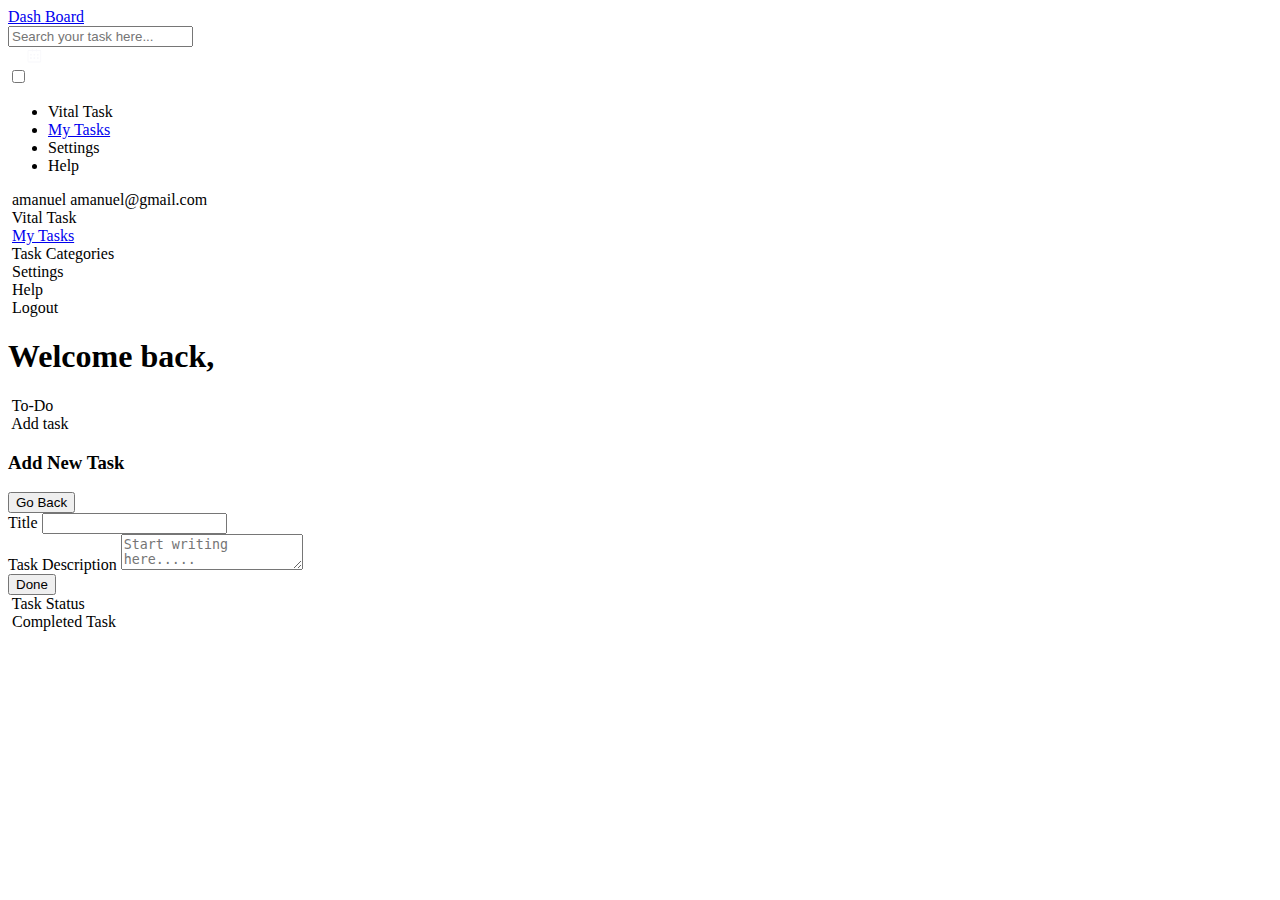
==== index.html @ b3ab31b4 "/l" ====
<!DOCTYPE html>
<html lang="en">
  <head>
    <meta charset="UTF-8" />
    <link rel="icon" type="image/svg+xml" href="/Group 7.svg" />
    <meta name="viewport" content="width=device-width, initial-scale=1.0" />
    <link rel="preconnect" href="https://fonts.googleapis.com" />
    <link rel="preconnect" href="https://fonts.gstatic.com" crossorigin />
    <link
      href="https://fonts.googleapis.com/css2?family=Aboreto&family=Alata&family=Alegreya:ital,wght@0,400..900;1,400..900&family=Inter:ital,opsz,wght@0,14..32,100..900;1,14..32,100..900&family=Space+Grotesk:wght@300..700&family=Space+Mono:ital,wght@0,400;0,700;1,400;1,700&family=Work+Sans:ital,wght@0,100..900;1,100..900&display=swap"
      rel="stylesheet"
    />
    <link rel="preconnect" href="https://fonts.googleapis.com" />
    <link rel="preconnect" href="https://fonts.gstatic.com" crossorigin />
    <link
      href="https://fonts.googleapis.com/css2?family=Aboreto&family=Alata&family=Alegreya:ital,wght@0,400..900;1,400..900&family=Inter:ital,opsz,wght@0,14..32,100..900;1,14..32,100..900&family=Montserrat:ital,wght@0,100..900;1,100..900&family=Space+Grotesk:wght@300..700&family=Space+Mono:ital,wght@0,400;0,700;1,400;1,700&family=Work+Sans:ital,wght@0,100..900;1,100..900&display=swap"
      rel="stylesheet"
    />
    <title>Klips: Task Manager</title>
  </head>
  <body>
    <nav>
      <article class="navArticle">
        <section class="navIcon">
          <a href="./index.html">
            <span class="dash">Dash</span>
            <span>Board</span>
          </a>
        </section>
        <section class="searchTask">
          <input type="text" placeholder="Search your task here..." />
          <img src="./svg/Search.svg" alt="" />
        </section>
        <section class="otherFunctions">
          <img src="./public/svg/Vector (2).svg" alt="" />
          <img src="./public/svg/Vector (3).svg" alt="" />
        </section>
        <section class="dateTracker">
          <span id="day"></span>
          <span id="dateSpan"></span>
        </section>
        <div class="menuToggle">
          <div class="fixator">
            <label class="burger" for="burger">
              <input type="checkbox" id="burger" />
              <span></span>
              <span></span>
              <span></span>
            </label>

            <ul class="droppedList">
              <li>
                <span>Vital Task</span>
              </li>
              <li>
                <a href="./taskPage/index.html">My Tasks</a>
              </li>

              <li>
                <span>Settings</span>
              </li>
              <li>
                <span>Help</span>
              </li>
            </ul>
          </div>
        </div>
      </article>
    </nav>

    <!-- ! -->
    <main>
      <aside>
        <article>
          <section class="sideUserInfo">
            <img src="./svg/Ellipse 1.svg" alt="" />
            <span>amanuel</span>
            <span>amanuel@gmail.com</span>
          </section>
          <section class="sideUserAbilities">
            <div>
              <img src="./svg/Vector (4).svg" alt="" class="userAbilSvgIcons" />
              <span>Vital Task</span>
            </div>
            <div>
              <img src="./svg/my task.svg" alt="" class="userAbilSvgIcons" />
              <a href="./taskPage/index.html">My Tasks</a>
            </div>
            <div>
              <img src="./svg/Vector (5).svg" alt="" class="userAbilSvgIcons" />
              <span>Task Categories</span>
            </div>
            <div>
              <img src="./svg/Vector (6).svg" alt="" class="userAbilSvgIcons" />
              <span>Settings</span>
            </div>
            <div>
              <img src="./svg/Vector (7).svg" alt="" class="userAbilSvgIcons" />
              <span>Help</span>
            </div>
            <div class="logOut">
              <img src="./svg/Vector (8).svg" alt="" class="userAbilSvgIcons" />
              <span>Logout</span>
            </div>
          </section>
        </article>
      </aside>

      <div class="fixator">
        <h1>Welcome back,</h1>

        <!-- * -->
        <article class="mainArticleOfAllTasks">
          <section class="sectionToDo">
            <div class="toDoHeader">
              <div class="toDoIcon">
                <img src="./svg/Pending.svg" alt="" />
                <span>To-Do</span>
              </div>
              <div class="toDoAddTask">
                <img src="./svg/Vector (9).svg" alt="" />
                <span>Add task</span>
              </div>
            </div>
            <!-- ! -->
            <div id="popUp" class="popUp">
              <div class="popUpContainer">
                <div class="popUpBody">
                  <div class="headerPopUp">
                    <h3>Add New Task</h3>
                    <button id="goBackButton">Go Back</button>
                  </div>
                  <form>
                    <div class="titleDiv">
                      <label>Title</label>
                      <input type="text" id="titleInput" />
                    </div>
                    <div class="descDiv">
                      <label>Task Description</label>
                      <textarea
                        name=""
                        id="descriptionArea"
                        placeholder="Start writing here....."
                      ></textarea>
                    </div>
                  </form>
                  <button class="doneButton" id="doneButton">Done</button>
                </div>
              </div>
            </div>
          </section>
          <div class="verticalTasks">
            <!-- ! STATUS COMPLETES -->
            <section class="taskStatusSection">
              <div class="statusIcon">
                <img src="./svg/Task Complete.svg" alt="" />
                <span>Task Status</span>
              </div>
              <div class="exampleCharts"></div>
            </section>
            <!-- ! FINISHED TASKS -->
            <section class="finishedTasks">
              <div class="finishedIcon">
                <img src="./svg/Task Complete.svg" alt="" />
                <span>Completed Task</span>
              </div>
              <div class="shortFinishedTask"></div>
            </section>
          </div>
        </article>
      </div>
    </main>
    <!-- ! -->
    <script type="module" src="./src/main.js"></script>
  </body>
</html>
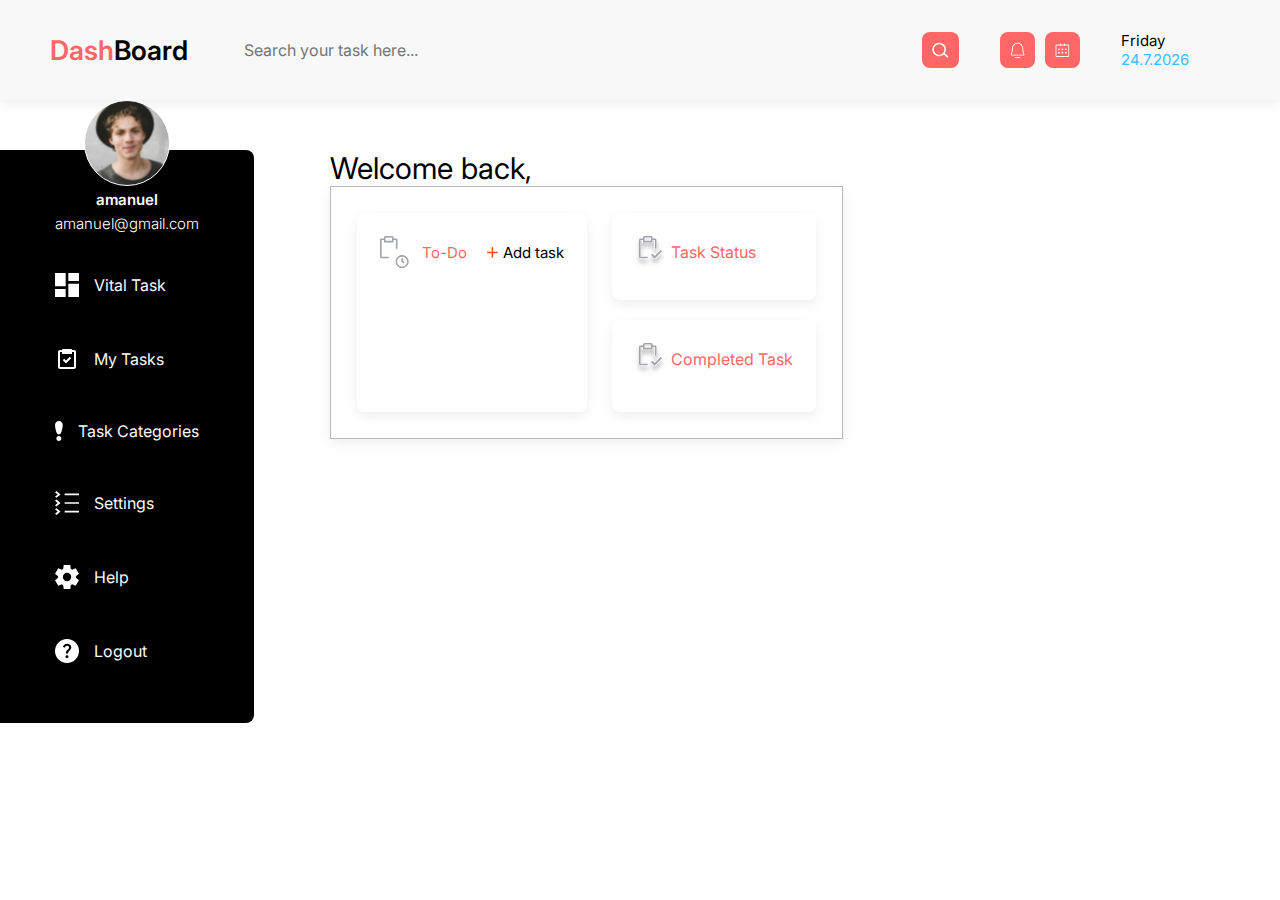
==== commit 0dd66e4a: "Update index.html" ====
--- a/index.html
+++ b/index.html
@@ -16,6 +16,7 @@
       href="https://fonts.googleapis.com/css2?family=Aboreto&family=Alata&family=Alegreya:ital,wght@0,400..900;1,400..900&family=Inter:ital,opsz,wght@0,14..32,100..900;1,14..32,100..900&family=Montserrat:ital,wght@0,100..900;1,100..900&family=Space+Grotesk:wght@300..700&family=Space+Mono:ital,wght@0,400;0,700;1,400;1,700&family=Work+Sans:ital,wght@0,100..900;1,100..900&display=swap"
       rel="stylesheet"
     />
+    <link rel="stylesheet" href="./styles/index.min.css">
     <title>Klips: Task Manager</title>
   </head>
   <body>
@@ -29,7 +30,7 @@
         </section>
         <section class="searchTask">
           <input type="text" placeholder="Search your task here..." />
-          <img src="./svg/Search.svg" alt="" />
+          <img src="./public/svg/Search.svg" alt="" />
         </section>
         <section class="otherFunctions">
           <img src="./public/svg/Vector (2).svg" alt="" />
@@ -73,33 +74,33 @@
       <aside>
         <article>
           <section class="sideUserInfo">
-            <img src="./svg/Ellipse 1.svg" alt="" />
+            <img src="./public/svg/Ellipse 1.svg" alt="" />
             <span>amanuel</span>
             <span>amanuel@gmail.com</span>
           </section>
           <section class="sideUserAbilities">
             <div>
-              <img src="./svg/Vector (4).svg" alt="" class="userAbilSvgIcons" />
+              <img src="./public/svg/Vector (4).svg" alt="" class="userAbilSvgIcons" />
               <span>Vital Task</span>
             </div>
             <div>
-              <img src="./svg/my task.svg" alt="" class="userAbilSvgIcons" />
+              <img src="./public/svg/my task.svg" alt="" class="userAbilSvgIcons" />
               <a href="./taskPage/index.html">My Tasks</a>
             </div>
             <div>
-              <img src="./svg/Vector (5).svg" alt="" class="userAbilSvgIcons" />
+              <img src="./public/svg/Vector (5).svg" alt="" class="userAbilSvgIcons" />
               <span>Task Categories</span>
             </div>
             <div>
-              <img src="./svg/Vector (6).svg" alt="" class="userAbilSvgIcons" />
+              <img src="./public/svg/Vector (6).svg" alt="" class="userAbilSvgIcons" />
               <span>Settings</span>
             </div>
             <div>
-              <img src="./svg/Vector (7).svg" alt="" class="userAbilSvgIcons" />
+              <img src="./public/svg/Vector (7).svg" alt="" class="userAbilSvgIcons" />
               <span>Help</span>
             </div>
             <div class="logOut">
-              <img src="./svg/Vector (8).svg" alt="" class="userAbilSvgIcons" />
+              <img src="./public/svg/Vector (8).svg" alt="" class="userAbilSvgIcons" />
               <span>Logout</span>
             </div>
           </section>
@@ -114,11 +115,11 @@
           <section class="sectionToDo">
             <div class="toDoHeader">
               <div class="toDoIcon">
-                <img src="./svg/Pending.svg" alt="" />
+                <img src="./public/svg/Pending.svg" alt="" />
                 <span>To-Do</span>
               </div>
               <div class="toDoAddTask">
-                <img src="./svg/Vector (9).svg" alt="" />
+                <img src="./public/svg/Vector (9).svg" alt="" />
                 <span>Add task</span>
               </div>
             </div>
@@ -153,7 +154,7 @@
             <!-- ! STATUS COMPLETES -->
             <section class="taskStatusSection">
               <div class="statusIcon">
-                <img src="./svg/Task Complete.svg" alt="" />
+                <img src="./public/svg/Task Complete.svg" alt="" />
                 <span>Task Status</span>
               </div>
               <div class="exampleCharts"></div>
@@ -161,7 +162,7 @@
             <!-- ! FINISHED TASKS -->
             <section class="finishedTasks">
               <div class="finishedIcon">
-                <img src="./svg/Task Complete.svg" alt="" />
+                <img src="./public/svg/Task Complete.svg" alt="" />
                 <span>Completed Task</span>
               </div>
               <div class="shortFinishedTask"></div>
@@ -171,6 +172,8 @@
       </div>
     </main>
     <!-- ! -->
+     <script type="module" src="./src/dataTracker.js"></script>
+     <script type="module" src="./src/tasks.js"></script>
     <script type="module" src="./src/main.js"></script>
   </body>
 </html>
--- a/styles/index.min.css
+++ b/styles/index.min.css
@@ -0,0 +1 @@
+*{margin:0;padding:0;-webkit-box-sizing:border-box;box-sizing:border-box;font-family:"Inter",serif}body,html{height:100vh}a,button,textarea,input,li{all:unset}:root{--c1: white;--c2: #3abeff;--c3: #747474;--bg1: #ff6767;--bg2: #f8f8f8;--bg3: #000;--bg4: #f24e1e;--bs: 0 4px 12px rgba(0, 0, 0, 0.07);--borderRadius: 1px solid #a1a3abc6;--borderRadius2: 1px solid #747474;--multiBc: rgba(0, 0, 0, 0.8);--borderBottom1: 1px solid #f24e1e;--borderBottom2: 1px solid black}nav{background-color:var(--bg2);-webkit-box-shadow:var(--bs);box-shadow:var(--bs);margin-bottom:50px;position:relative}.navArticle{display:-webkit-box;display:-ms-flexbox;display:flex;padding:30px 50px;-webkit-box-align:center;-ms-flex-align:center;align-items:center;-webkit-box-pack:justify;-ms-flex-pack:justify;justify-content:space-between}.navArticle img{background-color:var(--bg1);padding:10px;border-radius:8px}.navIcon{cursor:pointer}.navIcon a{display:-webkit-box;display:-ms-flexbox;display:flex;font-size:27px;font-weight:600}.dash{color:var(--bg1)}.searchTask{display:-webkit-box;display:-ms-flexbox;display:flex;-webkit-box-align:center;-ms-flex-align:center;align-items:center;position:relative}.searchTask input{width:700px;padding:10px 15px;border-radius:8px 0px 0px 8px;border:none}.searchTask img{position:absolute;right:0}.otherFunctions{display:-webkit-box;display:-ms-flexbox;display:flex;gap:10px}.dateTracker{display:-webkit-box;display:-ms-flexbox;display:flex;-webkit-box-orient:vertical;-webkit-box-direction:normal;-ms-flex-direction:column;flex-direction:column;font-size:15px}.dateTracker span:last-child{color:var(--c2)}.menuToggle{position:relative;display:-webkit-box;display:-ms-flexbox;display:flex;-webkit-box-align:center;-ms-flex-align:center;align-items:center;-webkit-box-pack:center;-ms-flex-pack:center;justify-content:center;-ms-flex-item-align:center;align-self:center}.menuToggle div{position:relative}.droppedList{position:fixed;top:88px;left:0;width:100vw;height:calc(100vh - 88px);background:#1a1a1a;-webkit-transform:translateX(-100%);transform:translateX(-100%);-webkit-transition:-webkit-transform .5s cubic-bezier(0.77, 0.2, 0.05, 1);transition:-webkit-transform .5s cubic-bezier(0.77, 0.2, 0.05, 1);transition:transform .5s cubic-bezier(0.77, 0.2, 0.05, 1);transition:transform .5s cubic-bezier(0.77, 0.2, 0.05, 1), -webkit-transform .5s cubic-bezier(0.77, 0.2, 0.05, 1);display:-webkit-box;display:-ms-flexbox;display:flex;-webkit-box-orient:vertical;-webkit-box-direction:normal;-ms-flex-direction:column;flex-direction:column;-webkit-box-align:center;-ms-flex-align:center;align-items:center;-webkit-box-pack:center;-ms-flex-pack:center;justify-content:center;z-index:1000;gap:20px}.droppedList li{padding:.1em .25em;width:13em;height:4.2em;background-color:#212121;border:.08em solid #fff;border-radius:.3em;font-size:12px;cursor:pointer}.droppedList li span,.droppedList a{position:relative;display:-webkit-box;display:-ms-flexbox;display:flex;-webkit-box-pack:center;-ms-flex-pack:center;justify-content:center;-webkit-box-align:center;-ms-flex-align:center;align-items:center;bottom:.4em;width:8.25em;height:2.5em;background-color:#212121;border-radius:.2em;font-size:1.5em;color:#fff;border:.08em solid #fff;-webkit-box-shadow:0 .4em .1em .019em #fff;box-shadow:0 .4em .1em .019em #fff}.droppedList li span:hover,.droppedList a:hover{-webkit-transition:all .5s;transition:all .5s;-webkit-transform:translate(0, -0.6em);transform:translate(0, -0.6em);-webkit-box-shadow:0 0 0 0 #fff;box-shadow:0 0 0 0 #fff}.droppedList li span:not(hover),.droppedList a:not(hover){-webkit-transition:all 1s;transition:all 1s}.burger{scale:.7;position:relative;width:40px;height:30px;background:rgba(0,0,0,0);cursor:pointer;display:none;-ms-flex-item-align:end;align-self:flex-end}.burger input{display:none}.burger span{display:block;position:absolute;height:4px;width:100%;background:#000;border-radius:9px;opacity:1;left:0;-webkit-transform:rotate(0deg);transform:rotate(0deg);-webkit-transition:.25s ease-in-out;transition:.25s ease-in-out}.burger span:nth-of-type(1){top:0px;-webkit-transform-origin:left center;transform-origin:left center}.burger span:nth-of-type(2){top:50%;-webkit-transform:translateY(-50%);transform:translateY(-50%);-webkit-transform-origin:left center;transform-origin:left center}.burger span:nth-of-type(3){top:100%;-webkit-transform-origin:left center;transform-origin:left center;-webkit-transform:translateY(-100%);transform:translateY(-100%)}.burger input:checked~span:nth-of-type(1){-webkit-transform:rotate(45deg);transform:rotate(45deg);top:0px;left:5px}.burger input:checked~span:nth-of-type(2){width:0%;opacity:0}.burger input:checked~span:nth-of-type(3){-webkit-transform:rotate(-45deg);transform:rotate(-45deg);top:28px;left:5px}.burger input:checked~.droppedList{-webkit-transform:translateX(0);transform:translateX(0)}@media(max-width: 1100px){.searchTask input{max-width:500px !important}}@media(max-width: 900px){.searchTask input{max-width:300px !important}}@media(max-width: 750px){.burger{display:block}.otherFunctions{display:none}.dateTracker{display:none}}@media(max-width: 510px){.navIcon a{font-size:20px}.searchTask input{max-width:200px !important}}@media(max-width: 410px){.navArticle{-webkit-box-orient:vertical;-webkit-box-direction:normal;-ms-flex-direction:column;flex-direction:column}.droppedList{top:150px;height:calc(100vh - 150px)}.navIcon a{font-size:25px}.searchTask input{max-width:300px}}main{display:-webkit-box;display:-ms-flexbox;display:flex}main aside{position:relative;padding:40px;max-width:350px;background-color:var(--bg3);border-radius:0px 8px 8px 0px;white-space:nowrap;margin-right:76px}main aside .sideUserInfo{margin-bottom:20px;display:-webkit-box;display:-ms-flexbox;display:flex;-webkit-box-orient:vertical;-webkit-box-direction:normal;-ms-flex-direction:column;flex-direction:column;-webkit-box-pack:center;-ms-flex-pack:center;justify-content:center;-webkit-box-align:center;-ms-flex-align:center;align-items:center;gap:10px}main aside .sideUserInfo img{position:absolute;top:-50px}main aside .sideUserInfo span,main aside .sideUserInfo a{color:var(--c1);font-size:15px;font-weight:600;text-decoration:none}main aside .sideUserInfo span:last-child,main aside .sideUserInfo a:last-child{margin-top:-5px;font-weight:300}main aside .sideUserAbilities{display:-webkit-box;display:-ms-flexbox;display:flex;-webkit-box-orient:vertical;-webkit-box-direction:normal;-ms-flex-direction:column;flex-direction:column;gap:10px}main aside .sideUserAbilities div{display:-webkit-box;display:-ms-flexbox;display:flex;-webkit-box-align:center;-ms-flex-align:center;align-items:center;gap:15px;padding:20px 15px;border-radius:15px;color:#fafafa}main aside .sideUserAbilities div:hover{cursor:pointer;background-color:var(--c1)}main aside .sideUserAbilities div:hover img{fill:var(--bg1)}main aside .sideUserAbilities div:hover span,main aside .sideUserAbilities div:hover a{color:var(--bg1)}main h1{font-size:30px;font-weight:400}main .fixator{display:-webkit-box;display:-ms-flexbox;display:flex;-webkit-box-orient:vertical;-webkit-box-direction:normal;-ms-flex-direction:column;flex-direction:column}main .mainArticleOfAllTasks{display:-webkit-box;display:-ms-flexbox;display:flex;border:1px solid rgba(161,163,171,.7764705882);-webkit-box-shadow:var(--bs);box-shadow:var(--bs);padding:26px;gap:25px;overflow-y:auto;max-height:550px}main .mainArticleOfAllTasks .sectionToDo{display:-webkit-box;display:-ms-flexbox;display:flex;-webkit-box-orient:vertical;-webkit-box-direction:normal;-ms-flex-direction:column;flex-direction:column;-webkit-box-shadow:var(--bs);box-shadow:var(--bs);padding:23px;border-radius:8px;gap:10px}main .mainArticleOfAllTasks .sectionToDo .toDoHeader{display:-webkit-box;display:-ms-flexbox;display:flex;-webkit-box-pack:justify;-ms-flex-pack:justify;justify-content:space-between;-webkit-box-align:center;-ms-flex-align:center;align-items:center;gap:20px}main .mainArticleOfAllTasks .sectionToDo .toDoIcon{display:-webkit-box;display:-ms-flexbox;display:flex;-webkit-box-align:center;-ms-flex-align:center;align-items:center;gap:13px}main .mainArticleOfAllTasks .sectionToDo .toDoIcon span{color:var(--bg1);font-size:15px;font-weight:400}main .mainArticleOfAllTasks .sectionToDo .toDoAddTask{display:-webkit-box;display:-ms-flexbox;display:flex;cursor:pointer;-webkit-box-align:center;-ms-flex-align:center;align-items:center;gap:5px}main .mainArticleOfAllTasks .sectionToDo .toDoAddTask span{color:var(--bg3);font-size:15px;font-weight:400}main .mainArticleOfAllTasks .sectionToDo .exampleTask{position:relative;padding:20px;border-radius:20px;border:var(--borderRadius);display:-webkit-box;display:-ms-flexbox;display:flex;gap:20px;-webkit-box-pack:justify;-ms-flex-pack:justify;justify-content:space-between;max-width:400px;max-height:200px;overflow:hidden}main .mainArticleOfAllTasks .sectionToDo .exampleTask .taskShortInfo{display:-webkit-box;display:-ms-flexbox;display:flex;-webkit-box-orient:vertical;-webkit-box-direction:normal;-ms-flex-direction:column;flex-direction:column;width:80%;gap:20px}main .mainArticleOfAllTasks .sectionToDo .exampleTask .taskShortInfo h2{font-size:6;font-weight:500}main .mainArticleOfAllTasks .sectionToDo .exampleTask .taskShortInfo span{color:var(--c3);font-size:14px;font-weight:300}main .mainArticleOfAllTasks .sectionToDo .exampleTask img{-ms-flex-item-align:start;align-self:flex-start;-o-object-fit:contain;object-fit:contain;max-width:100px;border-radius:5px}main .mainArticleOfAllTasks .verticalTasks{display:-webkit-box;display:-ms-flexbox;display:flex;-webkit-box-orient:vertical;-webkit-box-direction:normal;-ms-flex-direction:column;flex-direction:column;gap:20px}main .mainArticleOfAllTasks .verticalTasks .taskStatusSection{display:-webkit-box;display:-ms-flexbox;display:flex;-webkit-box-orient:vertical;-webkit-box-direction:normal;-ms-flex-direction:column;flex-direction:column;-webkit-box-shadow:var(--bs);box-shadow:var(--bs);padding:23px;gap:10px;border-radius:8px}main .mainArticleOfAllTasks .verticalTasks .taskStatusSection .statusIcon{display:-webkit-box;display:-ms-flexbox;display:flex;-webkit-box-align:center;-ms-flex-align:center;align-items:center;gap:5px}main .mainArticleOfAllTasks .verticalTasks .taskStatusSection .statusIcon span{color:var(--bg1)}main .mainArticleOfAllTasks .verticalTasks .finishedTasks{display:-webkit-box;display:-ms-flexbox;display:flex;-webkit-box-orient:vertical;-webkit-box-direction:normal;-ms-flex-direction:column;flex-direction:column;-webkit-box-shadow:var(--bs);box-shadow:var(--bs);padding:23px;gap:10px;border-radius:8px;-webkit-box-align:center;-ms-flex-align:center;align-items:center}main .mainArticleOfAllTasks .verticalTasks .finishedTasks .finishedIcon{display:-webkit-box;display:-ms-flexbox;display:flex;-webkit-box-align:center;-ms-flex-align:center;align-items:center;-ms-flex-item-align:start;align-self:flex-start;gap:5px;margin-bottom:5px}main .mainArticleOfAllTasks .verticalTasks .finishedTasks .finishedIcon span{color:var(--bg1)}main .mainArticleOfAllTasks .verticalTasks .finishedTasks .exampleTask{position:relative;padding:30px;border-radius:20px;border:var(--borderRadius);display:-webkit-box;display:-ms-flexbox;display:flex;-webkit-box-pack:justify;-ms-flex-pack:justify;justify-content:space-between;max-width:400px}main .mainArticleOfAllTasks .verticalTasks .finishedTasks .exampleTask .taskShortInfo{display:-webkit-box;display:-ms-flexbox;display:flex;-webkit-box-orient:vertical;-webkit-box-direction:normal;-ms-flex-direction:column;flex-direction:column;width:80%}main .mainArticleOfAllTasks .verticalTasks .finishedTasks .exampleTask .taskShortInfo h2{font-size:13;font-weight:500}main .mainArticleOfAllTasks .verticalTasks .finishedTasks .exampleTask .taskShortInfo span{color:var(--c3);font-size:14px;font-weight:300}main .mainArticleOfAllTasks .verticalTasks .finishedTasks .exampleTask img{-o-object-fit:contain;object-fit:contain}main .popUp{width:100%;height:100%;display:none;-webkit-box-pack:center;-ms-flex-pack:center;justify-content:center;-webkit-box-align:center;-ms-flex-align:center;align-items:center;position:fixed;top:0;left:0;z-index:2;background-color:var(--multiBc)}main .popUpContainer{display:-webkit-box;display:-ms-flexbox;display:flex;padding:35px 80px;background-color:var(--c1);border-radius:10px}main .popUpBody{margin:auto;font-family:"Montserrat"}main .popUpBody .headerPopUp{display:-webkit-box;display:-ms-flexbox;display:flex;-webkit-box-pack:justify;-ms-flex-pack:justify;justify-content:space-between;margin-bottom:50px}main .popUpBody .headerPopUp h3{font-size:16px;font-weight:500;border-bottom:var(--borderBottom1)}main .popUpBody .headerPopUp button{outline:none;border:none;background-color:inherit;border-bottom:var(--borderBottom2);font-size:14px;cursor:pointer;font-weight:300}main .popUpBody form{border:var(--borderRadius);padding:40px 60px;display:-webkit-box;display:-ms-flexbox;display:flex;-webkit-box-orient:vertical;-webkit-box-direction:normal;-ms-flex-direction:column;flex-direction:column;gap:40px}main .popUpBody form .titleDiv,main .popUpBody form .descDiv{display:-webkit-box;display:-ms-flexbox;display:flex;-webkit-box-orient:vertical;-webkit-box-direction:normal;-ms-flex-direction:column;flex-direction:column;gap:10px}main .popUpBody form .titleDiv input,main .popUpBody form .descDiv input{padding:10px;border-radius:5px;border:var(--borderRadius2);width:500px}main .popUpBody form .descDiv textarea{resize:none;padding:20px;height:200px}main .popUpBody .doneButton{padding:10px 25px;background-color:var(--bg4);color:var(--c1);border-radius:6px;border:none;margin-top:40px;cursor:pointer}.MyTaskShortArticle{display:-webkit-box;display:-ms-flexbox;display:flex;gap:20px}.MyTaskShortArticle .shortHeaderListTask{margin-bottom:10px}.MyTaskShortArticle .shortTaskList,.MyTaskShortArticle .TaskFullInfo{border:1px solid #747474;padding:25px;gap:20px;border-radius:20px}.MyTaskShortArticle .shortTaskList .exampleTask,.MyTaskShortArticle .TaskFullInfo .exampleTask{position:relative;padding:30px;min-width:300px;border-radius:20px;border:1px solid rgba(161,163,171,.7764705882);display:-webkit-box;display:-ms-flexbox;display:flex;-webkit-box-pack:justify;-ms-flex-pack:justify;justify-content:space-between;max-width:400px;margin-bottom:10px;cursor:pointer}.MyTaskShortArticle .shortTaskList .exampleTask .taskShortInfo,.MyTaskShortArticle .TaskFullInfo .exampleTask .taskShortInfo{display:-webkit-box;display:-ms-flexbox;display:flex;max-height:200px;overflow:hidden;-webkit-box-orient:vertical;-webkit-box-direction:normal;-ms-flex-direction:column;flex-direction:column;width:80%}.MyTaskShortArticle .shortTaskList .exampleTask .taskShortInfo h2,.MyTaskShortArticle .TaskFullInfo .exampleTask .taskShortInfo h2{font-size:13;font-weight:500}.MyTaskShortArticle .shortTaskList .exampleTask .taskShortInfo span,.MyTaskShortArticle .TaskFullInfo .exampleTask .taskShortInfo span{color:#747474;font-size:14px;font-weight:300}.MyTaskShortArticle .shortTaskList .exampleTask img,.MyTaskShortArticle .TaskFullInfo .exampleTask img{-ms-flex-item-align:start;align-self:flex-start;-o-object-fit:contain;object-fit:contain;max-width:100px;border-radius:5px}.TaskFullInfo{display:-webkit-box;display:-ms-flexbox;display:flex;-webkit-box-orient:vertical;-webkit-box-direction:normal;-ms-flex-direction:column;flex-direction:column;max-width:600px}.TaskFullInfo .fullComponent{display:-webkit-box;display:-ms-flexbox;display:flex;-webkit-box-align:center;-ms-flex-align:center;align-items:center;gap:30px}.TaskFullInfo .fullComponent img{max-width:250px;max-height:250px;border-radius:20px}.TaskFullInfo p{max-width:400px;line-height:1.7}.TaskFullInfo .taskButtons{display:-webkit-box;display:-ms-flexbox;display:flex;gap:10px;-webkit-box-pack:end;-ms-flex-pack:end;justify-content:end;cursor:pointer}@media(max-width: 900px){main{-webkit-box-pack:center;-ms-flex-pack:center;justify-content:center}aside{display:none}.hamburger{display:-webkit-box !important;display:-ms-flexbox !important;display:flex !important}.searchTask input{max-width:300px}.popUpContainer{padding:35px 50px}.popUpBody form input{width:200px !important}}@media(max-width: 750px){.mainArticleOfAllTasks{-webkit-box-orient:vertical;-webkit-box-direction:normal;-ms-flex-direction:column;flex-direction:column}}@media(max-width: 510px){.MyTaskShortArticle{-webkit-box-orient:vertical;-webkit-box-direction:normal;-ms-flex-direction:column;flex-direction:column}.popUpContainer{padding:25px 30px !important}.popUpBody form{padding:30px 40px}.popUpBody form input{width:100px !important}.popUpBody form textarea{width:150px;height:150px}}@media(max-width: 410px){.shortTaskList{padding:5px !important;margin:10px !important}.shortTaskList .shortHeaderListTask{margin:15px 0px 15px 5px !important}.sectionToDo{padding:10px !important}.TaskFullInfo{margin:10px !important}.TaskFullInfo h1{font-size:20px}.TaskFullInfo p{font-size:15px}.TaskFullInfo .fullComponent img{width:120px}.exampleTask{margin:5px !important}.exampleTask img{width:80px}.mainArticleOfAllTasks{padding:5px !important;margin:10px !important}.popUpBody form{padding:10px 20px !important}}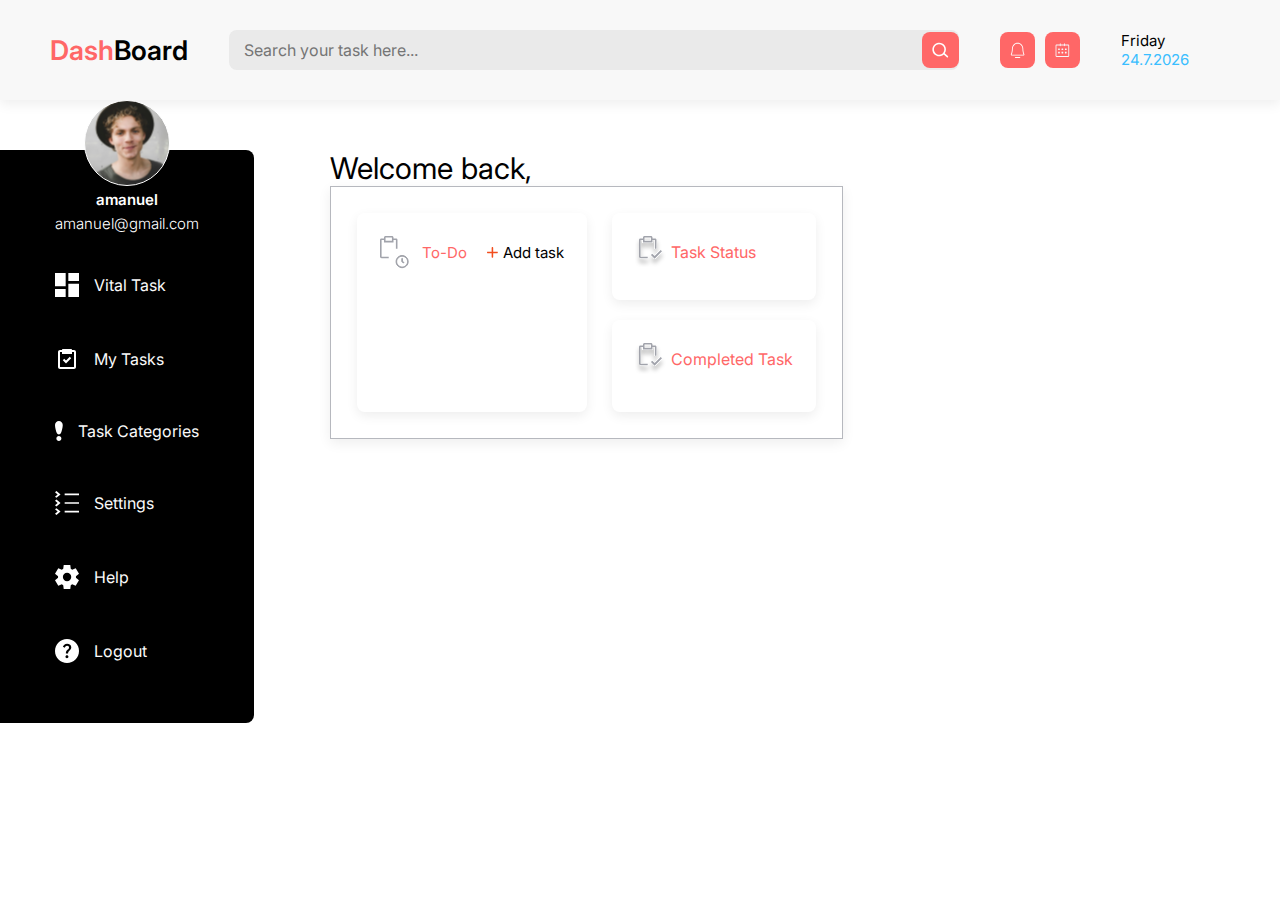
==== commit f3b44823: "Update index.html" ====
--- a/index.html
+++ b/index.html
@@ -2,7 +2,7 @@
 <html lang="en">
   <head>
     <meta charset="UTF-8" />
-    <link rel="icon" type="image/svg+xml" href="/Group 7.svg" />
+    <link rel="icon" type="image/svg+xml" href="./public/Group 7.svg" />
     <meta name="viewport" content="width=device-width, initial-scale=1.0" />
     <link rel="preconnect" href="https://fonts.googleapis.com" />
     <link rel="preconnect" href="https://fonts.gstatic.com" crossorigin />
--- a/styles/index.min.css
+++ b/styles/index.min.css
@@ -1 +1 @@
-*{margin:0;padding:0;-webkit-box-sizing:border-box;box-sizing:border-box;font-family:"Inter",serif}body,html{height:100vh}a,button,textarea,input,li{all:unset}:root{--c1: white;--c2: #3abeff;--c3: #747474;--bg1: #ff6767;--bg2: #f8f8f8;--bg3: #000;--bg4: #f24e1e;--bs: 0 4px 12px rgba(0, 0, 0, 0.07);--borderRadius: 1px solid #a1a3abc6;--borderRadius2: 1px solid #747474;--multiBc: rgba(0, 0, 0, 0.8);--borderBottom1: 1px solid #f24e1e;--borderBottom2: 1px solid black}nav{background-color:var(--bg2);-webkit-box-shadow:var(--bs);box-shadow:var(--bs);margin-bottom:50px;position:relative}.navArticle{display:-webkit-box;display:-ms-flexbox;display:flex;padding:30px 50px;-webkit-box-align:center;-ms-flex-align:center;align-items:center;-webkit-box-pack:justify;-ms-flex-pack:justify;justify-content:space-between}.navArticle img{background-color:var(--bg1);padding:10px;border-radius:8px}.navIcon{cursor:pointer}.navIcon a{display:-webkit-box;display:-ms-flexbox;display:flex;font-size:27px;font-weight:600}.dash{color:var(--bg1)}.searchTask{display:-webkit-box;display:-ms-flexbox;display:flex;-webkit-box-align:center;-ms-flex-align:center;align-items:center;position:relative}.searchTask input{width:700px;padding:10px 15px;border-radius:8px 0px 0px 8px;border:none}.searchTask img{position:absolute;right:0}.otherFunctions{display:-webkit-box;display:-ms-flexbox;display:flex;gap:10px}.dateTracker{display:-webkit-box;display:-ms-flexbox;display:flex;-webkit-box-orient:vertical;-webkit-box-direction:normal;-ms-flex-direction:column;flex-direction:column;font-size:15px}.dateTracker span:last-child{color:var(--c2)}.menuToggle{position:relative;display:-webkit-box;display:-ms-flexbox;display:flex;-webkit-box-align:center;-ms-flex-align:center;align-items:center;-webkit-box-pack:center;-ms-flex-pack:center;justify-content:center;-ms-flex-item-align:center;align-self:center}.menuToggle div{position:relative}.droppedList{position:fixed;top:88px;left:0;width:100vw;height:calc(100vh - 88px);background:#1a1a1a;-webkit-transform:translateX(-100%);transform:translateX(-100%);-webkit-transition:-webkit-transform .5s cubic-bezier(0.77, 0.2, 0.05, 1);transition:-webkit-transform .5s cubic-bezier(0.77, 0.2, 0.05, 1);transition:transform .5s cubic-bezier(0.77, 0.2, 0.05, 1);transition:transform .5s cubic-bezier(0.77, 0.2, 0.05, 1), -webkit-transform .5s cubic-bezier(0.77, 0.2, 0.05, 1);display:-webkit-box;display:-ms-flexbox;display:flex;-webkit-box-orient:vertical;-webkit-box-direction:normal;-ms-flex-direction:column;flex-direction:column;-webkit-box-align:center;-ms-flex-align:center;align-items:center;-webkit-box-pack:center;-ms-flex-pack:center;justify-content:center;z-index:1000;gap:20px}.droppedList li{padding:.1em .25em;width:13em;height:4.2em;background-color:#212121;border:.08em solid #fff;border-radius:.3em;font-size:12px;cursor:pointer}.droppedList li span,.droppedList a{position:relative;display:-webkit-box;display:-ms-flexbox;display:flex;-webkit-box-pack:center;-ms-flex-pack:center;justify-content:center;-webkit-box-align:center;-ms-flex-align:center;align-items:center;bottom:.4em;width:8.25em;height:2.5em;background-color:#212121;border-radius:.2em;font-size:1.5em;color:#fff;border:.08em solid #fff;-webkit-box-shadow:0 .4em .1em .019em #fff;box-shadow:0 .4em .1em .019em #fff}.droppedList li span:hover,.droppedList a:hover{-webkit-transition:all .5s;transition:all .5s;-webkit-transform:translate(0, -0.6em);transform:translate(0, -0.6em);-webkit-box-shadow:0 0 0 0 #fff;box-shadow:0 0 0 0 #fff}.droppedList li span:not(hover),.droppedList a:not(hover){-webkit-transition:all 1s;transition:all 1s}.burger{scale:.7;position:relative;width:40px;height:30px;background:rgba(0,0,0,0);cursor:pointer;display:none;-ms-flex-item-align:end;align-self:flex-end}.burger input{display:none}.burger span{display:block;position:absolute;height:4px;width:100%;background:#000;border-radius:9px;opacity:1;left:0;-webkit-transform:rotate(0deg);transform:rotate(0deg);-webkit-transition:.25s ease-in-out;transition:.25s ease-in-out}.burger span:nth-of-type(1){top:0px;-webkit-transform-origin:left center;transform-origin:left center}.burger span:nth-of-type(2){top:50%;-webkit-transform:translateY(-50%);transform:translateY(-50%);-webkit-transform-origin:left center;transform-origin:left center}.burger span:nth-of-type(3){top:100%;-webkit-transform-origin:left center;transform-origin:left center;-webkit-transform:translateY(-100%);transform:translateY(-100%)}.burger input:checked~span:nth-of-type(1){-webkit-transform:rotate(45deg);transform:rotate(45deg);top:0px;left:5px}.burger input:checked~span:nth-of-type(2){width:0%;opacity:0}.burger input:checked~span:nth-of-type(3){-webkit-transform:rotate(-45deg);transform:rotate(-45deg);top:28px;left:5px}.burger input:checked~.droppedList{-webkit-transform:translateX(0);transform:translateX(0)}@media(max-width: 1100px){.searchTask input{max-width:500px !important}}@media(max-width: 900px){.searchTask input{max-width:300px !important}}@media(max-width: 750px){.burger{display:block}.otherFunctions{display:none}.dateTracker{display:none}}@media(max-width: 510px){.navIcon a{font-size:20px}.searchTask input{max-width:200px !important}}@media(max-width: 410px){.navArticle{-webkit-box-orient:vertical;-webkit-box-direction:normal;-ms-flex-direction:column;flex-direction:column}.droppedList{top:150px;height:calc(100vh - 150px)}.navIcon a{font-size:25px}.searchTask input{max-width:300px}}main{display:-webkit-box;display:-ms-flexbox;display:flex}main aside{position:relative;padding:40px;max-width:350px;background-color:var(--bg3);border-radius:0px 8px 8px 0px;white-space:nowrap;margin-right:76px}main aside .sideUserInfo{margin-bottom:20px;display:-webkit-box;display:-ms-flexbox;display:flex;-webkit-box-orient:vertical;-webkit-box-direction:normal;-ms-flex-direction:column;flex-direction:column;-webkit-box-pack:center;-ms-flex-pack:center;justify-content:center;-webkit-box-align:center;-ms-flex-align:center;align-items:center;gap:10px}main aside .sideUserInfo img{position:absolute;top:-50px}main aside .sideUserInfo span,main aside .sideUserInfo a{color:var(--c1);font-size:15px;font-weight:600;text-decoration:none}main aside .sideUserInfo span:last-child,main aside .sideUserInfo a:last-child{margin-top:-5px;font-weight:300}main aside .sideUserAbilities{display:-webkit-box;display:-ms-flexbox;display:flex;-webkit-box-orient:vertical;-webkit-box-direction:normal;-ms-flex-direction:column;flex-direction:column;gap:10px}main aside .sideUserAbilities div{display:-webkit-box;display:-ms-flexbox;display:flex;-webkit-box-align:center;-ms-flex-align:center;align-items:center;gap:15px;padding:20px 15px;border-radius:15px;color:#fafafa}main aside .sideUserAbilities div:hover{cursor:pointer;background-color:var(--c1)}main aside .sideUserAbilities div:hover img{fill:var(--bg1)}main aside .sideUserAbilities div:hover span,main aside .sideUserAbilities div:hover a{color:var(--bg1)}main h1{font-size:30px;font-weight:400}main .fixator{display:-webkit-box;display:-ms-flexbox;display:flex;-webkit-box-orient:vertical;-webkit-box-direction:normal;-ms-flex-direction:column;flex-direction:column}main .mainArticleOfAllTasks{display:-webkit-box;display:-ms-flexbox;display:flex;border:1px solid rgba(161,163,171,.7764705882);-webkit-box-shadow:var(--bs);box-shadow:var(--bs);padding:26px;gap:25px;overflow-y:auto;max-height:550px}main .mainArticleOfAllTasks .sectionToDo{display:-webkit-box;display:-ms-flexbox;display:flex;-webkit-box-orient:vertical;-webkit-box-direction:normal;-ms-flex-direction:column;flex-direction:column;-webkit-box-shadow:var(--bs);box-shadow:var(--bs);padding:23px;border-radius:8px;gap:10px}main .mainArticleOfAllTasks .sectionToDo .toDoHeader{display:-webkit-box;display:-ms-flexbox;display:flex;-webkit-box-pack:justify;-ms-flex-pack:justify;justify-content:space-between;-webkit-box-align:center;-ms-flex-align:center;align-items:center;gap:20px}main .mainArticleOfAllTasks .sectionToDo .toDoIcon{display:-webkit-box;display:-ms-flexbox;display:flex;-webkit-box-align:center;-ms-flex-align:center;align-items:center;gap:13px}main .mainArticleOfAllTasks .sectionToDo .toDoIcon span{color:var(--bg1);font-size:15px;font-weight:400}main .mainArticleOfAllTasks .sectionToDo .toDoAddTask{display:-webkit-box;display:-ms-flexbox;display:flex;cursor:pointer;-webkit-box-align:center;-ms-flex-align:center;align-items:center;gap:5px}main .mainArticleOfAllTasks .sectionToDo .toDoAddTask span{color:var(--bg3);font-size:15px;font-weight:400}main .mainArticleOfAllTasks .sectionToDo .exampleTask{position:relative;padding:20px;border-radius:20px;border:var(--borderRadius);display:-webkit-box;display:-ms-flexbox;display:flex;gap:20px;-webkit-box-pack:justify;-ms-flex-pack:justify;justify-content:space-between;max-width:400px;max-height:200px;overflow:hidden}main .mainArticleOfAllTasks .sectionToDo .exampleTask .taskShortInfo{display:-webkit-box;display:-ms-flexbox;display:flex;-webkit-box-orient:vertical;-webkit-box-direction:normal;-ms-flex-direction:column;flex-direction:column;width:80%;gap:20px}main .mainArticleOfAllTasks .sectionToDo .exampleTask .taskShortInfo h2{font-size:6;font-weight:500}main .mainArticleOfAllTasks .sectionToDo .exampleTask .taskShortInfo span{color:var(--c3);font-size:14px;font-weight:300}main .mainArticleOfAllTasks .sectionToDo .exampleTask img{-ms-flex-item-align:start;align-self:flex-start;-o-object-fit:contain;object-fit:contain;max-width:100px;border-radius:5px}main .mainArticleOfAllTasks .verticalTasks{display:-webkit-box;display:-ms-flexbox;display:flex;-webkit-box-orient:vertical;-webkit-box-direction:normal;-ms-flex-direction:column;flex-direction:column;gap:20px}main .mainArticleOfAllTasks .verticalTasks .taskStatusSection{display:-webkit-box;display:-ms-flexbox;display:flex;-webkit-box-orient:vertical;-webkit-box-direction:normal;-ms-flex-direction:column;flex-direction:column;-webkit-box-shadow:var(--bs);box-shadow:var(--bs);padding:23px;gap:10px;border-radius:8px}main .mainArticleOfAllTasks .verticalTasks .taskStatusSection .statusIcon{display:-webkit-box;display:-ms-flexbox;display:flex;-webkit-box-align:center;-ms-flex-align:center;align-items:center;gap:5px}main .mainArticleOfAllTasks .verticalTasks .taskStatusSection .statusIcon span{color:var(--bg1)}main .mainArticleOfAllTasks .verticalTasks .finishedTasks{display:-webkit-box;display:-ms-flexbox;display:flex;-webkit-box-orient:vertical;-webkit-box-direction:normal;-ms-flex-direction:column;flex-direction:column;-webkit-box-shadow:var(--bs);box-shadow:var(--bs);padding:23px;gap:10px;border-radius:8px;-webkit-box-align:center;-ms-flex-align:center;align-items:center}main .mainArticleOfAllTasks .verticalTasks .finishedTasks .finishedIcon{display:-webkit-box;display:-ms-flexbox;display:flex;-webkit-box-align:center;-ms-flex-align:center;align-items:center;-ms-flex-item-align:start;align-self:flex-start;gap:5px;margin-bottom:5px}main .mainArticleOfAllTasks .verticalTasks .finishedTasks .finishedIcon span{color:var(--bg1)}main .mainArticleOfAllTasks .verticalTasks .finishedTasks .exampleTask{position:relative;padding:30px;border-radius:20px;border:var(--borderRadius);display:-webkit-box;display:-ms-flexbox;display:flex;-webkit-box-pack:justify;-ms-flex-pack:justify;justify-content:space-between;max-width:400px}main .mainArticleOfAllTasks .verticalTasks .finishedTasks .exampleTask .taskShortInfo{display:-webkit-box;display:-ms-flexbox;display:flex;-webkit-box-orient:vertical;-webkit-box-direction:normal;-ms-flex-direction:column;flex-direction:column;width:80%}main .mainArticleOfAllTasks .verticalTasks .finishedTasks .exampleTask .taskShortInfo h2{font-size:13;font-weight:500}main .mainArticleOfAllTasks .verticalTasks .finishedTasks .exampleTask .taskShortInfo span{color:var(--c3);font-size:14px;font-weight:300}main .mainArticleOfAllTasks .verticalTasks .finishedTasks .exampleTask img{-o-object-fit:contain;object-fit:contain}main .popUp{width:100%;height:100%;display:none;-webkit-box-pack:center;-ms-flex-pack:center;justify-content:center;-webkit-box-align:center;-ms-flex-align:center;align-items:center;position:fixed;top:0;left:0;z-index:2;background-color:var(--multiBc)}main .popUpContainer{display:-webkit-box;display:-ms-flexbox;display:flex;padding:35px 80px;background-color:var(--c1);border-radius:10px}main .popUpBody{margin:auto;font-family:"Montserrat"}main .popUpBody .headerPopUp{display:-webkit-box;display:-ms-flexbox;display:flex;-webkit-box-pack:justify;-ms-flex-pack:justify;justify-content:space-between;margin-bottom:50px}main .popUpBody .headerPopUp h3{font-size:16px;font-weight:500;border-bottom:var(--borderBottom1)}main .popUpBody .headerPopUp button{outline:none;border:none;background-color:inherit;border-bottom:var(--borderBottom2);font-size:14px;cursor:pointer;font-weight:300}main .popUpBody form{border:var(--borderRadius);padding:40px 60px;display:-webkit-box;display:-ms-flexbox;display:flex;-webkit-box-orient:vertical;-webkit-box-direction:normal;-ms-flex-direction:column;flex-direction:column;gap:40px}main .popUpBody form .titleDiv,main .popUpBody form .descDiv{display:-webkit-box;display:-ms-flexbox;display:flex;-webkit-box-orient:vertical;-webkit-box-direction:normal;-ms-flex-direction:column;flex-direction:column;gap:10px}main .popUpBody form .titleDiv input,main .popUpBody form .descDiv input{padding:10px;border-radius:5px;border:var(--borderRadius2);width:500px}main .popUpBody form .descDiv textarea{resize:none;padding:20px;height:200px}main .popUpBody .doneButton{padding:10px 25px;background-color:var(--bg4);color:var(--c1);border-radius:6px;border:none;margin-top:40px;cursor:pointer}.MyTaskShortArticle{display:-webkit-box;display:-ms-flexbox;display:flex;gap:20px}.MyTaskShortArticle .shortHeaderListTask{margin-bottom:10px}.MyTaskShortArticle .shortTaskList,.MyTaskShortArticle .TaskFullInfo{border:1px solid #747474;padding:25px;gap:20px;border-radius:20px}.MyTaskShortArticle .shortTaskList .exampleTask,.MyTaskShortArticle .TaskFullInfo .exampleTask{position:relative;padding:30px;min-width:300px;border-radius:20px;border:1px solid rgba(161,163,171,.7764705882);display:-webkit-box;display:-ms-flexbox;display:flex;-webkit-box-pack:justify;-ms-flex-pack:justify;justify-content:space-between;max-width:400px;margin-bottom:10px;cursor:pointer}.MyTaskShortArticle .shortTaskList .exampleTask .taskShortInfo,.MyTaskShortArticle .TaskFullInfo .exampleTask .taskShortInfo{display:-webkit-box;display:-ms-flexbox;display:flex;max-height:200px;overflow:hidden;-webkit-box-orient:vertical;-webkit-box-direction:normal;-ms-flex-direction:column;flex-direction:column;width:80%}.MyTaskShortArticle .shortTaskList .exampleTask .taskShortInfo h2,.MyTaskShortArticle .TaskFullInfo .exampleTask .taskShortInfo h2{font-size:13;font-weight:500}.MyTaskShortArticle .shortTaskList .exampleTask .taskShortInfo span,.MyTaskShortArticle .TaskFullInfo .exampleTask .taskShortInfo span{color:#747474;font-size:14px;font-weight:300}.MyTaskShortArticle .shortTaskList .exampleTask img,.MyTaskShortArticle .TaskFullInfo .exampleTask img{-ms-flex-item-align:start;align-self:flex-start;-o-object-fit:contain;object-fit:contain;max-width:100px;border-radius:5px}.TaskFullInfo{display:-webkit-box;display:-ms-flexbox;display:flex;-webkit-box-orient:vertical;-webkit-box-direction:normal;-ms-flex-direction:column;flex-direction:column;max-width:600px}.TaskFullInfo .fullComponent{display:-webkit-box;display:-ms-flexbox;display:flex;-webkit-box-align:center;-ms-flex-align:center;align-items:center;gap:30px}.TaskFullInfo .fullComponent img{max-width:250px;max-height:250px;border-radius:20px}.TaskFullInfo p{max-width:400px;line-height:1.7}.TaskFullInfo .taskButtons{display:-webkit-box;display:-ms-flexbox;display:flex;gap:10px;-webkit-box-pack:end;-ms-flex-pack:end;justify-content:end;cursor:pointer}@media(max-width: 900px){main{-webkit-box-pack:center;-ms-flex-pack:center;justify-content:center}aside{display:none}.hamburger{display:-webkit-box !important;display:-ms-flexbox !important;display:flex !important}.searchTask input{max-width:300px}.popUpContainer{padding:35px 50px}.popUpBody form input{width:200px !important}}@media(max-width: 750px){.mainArticleOfAllTasks{-webkit-box-orient:vertical;-webkit-box-direction:normal;-ms-flex-direction:column;flex-direction:column}}@media(max-width: 510px){.MyTaskShortArticle{-webkit-box-orient:vertical;-webkit-box-direction:normal;-ms-flex-direction:column;flex-direction:column}.popUpContainer{padding:25px 30px !important}.popUpBody form{padding:30px 40px}.popUpBody form input{width:100px !important}.popUpBody form textarea{width:150px;height:150px}}@media(max-width: 410px){.shortTaskList{padding:5px !important;margin:10px !important}.shortTaskList .shortHeaderListTask{margin:15px 0px 15px 5px !important}.sectionToDo{padding:10px !important}.TaskFullInfo{margin:10px !important}.TaskFullInfo h1{font-size:20px}.TaskFullInfo p{font-size:15px}.TaskFullInfo .fullComponent img{width:120px}.exampleTask{margin:5px !important}.exampleTask img{width:80px}.mainArticleOfAllTasks{padding:5px !important;margin:10px !important}.popUpBody form{padding:10px 20px !important}}+*{margin:0;padding:0;-webkit-box-sizing:border-box;box-sizing:border-box;font-family:"Inter",serif}body,html{height:100vh}a,button,textarea,input,li{all:unset}:root{--c1: white;--c2: #3abeff;--c3: #747474;--bg1: #ff6767;--bg2: #f8f8f8;--bg3: #000;--bg4: #f24e1e;--bs: 0 4px 12px rgba(0, 0, 0, 0.07);--borderRadius: 1px solid #a1a3abc6;--borderRadius2: 1px solid #747474;--multiBc: rgba(0, 0, 0, 0.8);--borderBottom1: 1px solid #f24e1e;--borderBottom2: 1px solid black}nav{background-color:var(--bg2);-webkit-box-shadow:var(--bs);box-shadow:var(--bs);margin-bottom:50px;position:relative}.navArticle{display:-webkit-box;display:-ms-flexbox;display:flex;padding:30px 50px;-webkit-box-align:center;-ms-flex-align:center;align-items:center;-webkit-box-pack:justify;-ms-flex-pack:justify;justify-content:space-between}.navArticle img{background-color:var(--bg1);padding:10px;border-radius:8px}.navIcon{cursor:pointer}.navIcon a{display:-webkit-box;display:-ms-flexbox;display:flex;font-size:27px;font-weight:600}.dash{color:var(--bg1)}.searchTask{display:-webkit-box;display:-ms-flexbox;display:flex;-webkit-box-align:center;-ms-flex-align:center;align-items:center;position:relative}.searchTask input{width:700px;padding:10px 15px;border-radius:8px;border:none;background-color: #e7e7e7e1;}.searchTask img{position:absolute;right:0}.otherFunctions{display:-webkit-box;display:-ms-flexbox;display:flex;gap:10px}.dateTracker{display:-webkit-box;display:-ms-flexbox;display:flex;-webkit-box-orient:vertical;-webkit-box-direction:normal;-ms-flex-direction:column;flex-direction:column;font-size:15px}.dateTracker span:last-child{color:var(--c2)}.menuToggle{position:relative;display:-webkit-box;display:-ms-flexbox;display:flex;-webkit-box-align:center;-ms-flex-align:center;align-items:center;-webkit-box-pack:center;-ms-flex-pack:center;justify-content:center;-ms-flex-item-align:center;align-self:center}.menuToggle div{position:relative}.droppedList{position:fixed;top:88px;left:0;width:100vw;height:calc(100vh - 88px);background:#1a1a1a;-webkit-transform:translateX(-100%);transform:translateX(-100%);-webkit-transition:-webkit-transform .5s cubic-bezier(0.77, 0.2, 0.05, 1);transition:-webkit-transform .5s cubic-bezier(0.77, 0.2, 0.05, 1);transition:transform .5s cubic-bezier(0.77, 0.2, 0.05, 1);transition:transform .5s cubic-bezier(0.77, 0.2, 0.05, 1), -webkit-transform .5s cubic-bezier(0.77, 0.2, 0.05, 1);display:-webkit-box;display:-ms-flexbox;display:flex;-webkit-box-orient:vertical;-webkit-box-direction:normal;-ms-flex-direction:column;flex-direction:column;-webkit-box-align:center;-ms-flex-align:center;align-items:center;-webkit-box-pack:center;-ms-flex-pack:center;justify-content:center;z-index:1000;gap:20px}.droppedList li{padding:.1em .25em;width:13em;height:4.2em;background-color:#212121;border:.08em solid #fff;border-radius:.3em;font-size:12px;cursor:pointer}.droppedList li span,.droppedList a{position:relative;display:-webkit-box;display:-ms-flexbox;display:flex;-webkit-box-pack:center;-ms-flex-pack:center;justify-content:center;-webkit-box-align:center;-ms-flex-align:center;align-items:center;bottom:.4em;width:8.25em;height:2.5em;background-color:#212121;border-radius:.2em;font-size:1.5em;color:#fff;border:.08em solid #fff;-webkit-box-shadow:0 .4em .1em .019em #fff;box-shadow:0 .4em .1em .019em #fff}.droppedList li span:hover,.droppedList a:hover{-webkit-transition:all .5s;transition:all .5s;-webkit-transform:translate(0, -0.6em);transform:translate(0, -0.6em);-webkit-box-shadow:0 0 0 0 #fff;box-shadow:0 0 0 0 #fff}.droppedList li span:not(hover),.droppedList a:not(hover){-webkit-transition:all 1s;transition:all 1s}.burger{scale:.7;position:relative;width:40px;height:30px;background:rgba(0,0,0,0);cursor:pointer;display:none;-ms-flex-item-align:end;align-self:flex-end}.burger input{display:none}.burger span{display:block;position:absolute;height:4px;width:100%;background:#000;border-radius:9px;opacity:1;left:0;-webkit-transform:rotate(0deg);transform:rotate(0deg);-webkit-transition:.25s ease-in-out;transition:.25s ease-in-out}.burger span:nth-of-type(1){top:0px;-webkit-transform-origin:left center;transform-origin:left center}.burger span:nth-of-type(2){top:50%;-webkit-transform:translateY(-50%);transform:translateY(-50%);-webkit-transform-origin:left center;transform-origin:left center}.burger span:nth-of-type(3){top:100%;-webkit-transform-origin:left center;transform-origin:left center;-webkit-transform:translateY(-100%);transform:translateY(-100%)}.burger input:checked~span:nth-of-type(1){-webkit-transform:rotate(45deg);transform:rotate(45deg);top:0px;left:5px}.burger input:checked~span:nth-of-type(2){width:0%;opacity:0}.burger input:checked~span:nth-of-type(3){-webkit-transform:rotate(-45deg);transform:rotate(-45deg);top:28px;left:5px}.burger input:checked~.droppedList{-webkit-transform:translateX(0);transform:translateX(0)}@media(max-width: 1100px){.searchTask input{max-width:500px !important}}@media(max-width: 900px){.searchTask input{max-width:300px !important}}@media(max-width: 750px){.burger{display:block}.otherFunctions{display:none}.dateTracker{display:none}}@media(max-width: 600px){.navIcon a{font-size:20px}.searchTask input{max-width:200px !important}}@media(max-width: 410px){.navArticle{-webkit-box-orient:vertical;-webkit-box-direction:normal;-ms-flex-direction:column;flex-direction:column}.droppedList{top:150px;height:calc(100vh - 150px)}.navIcon a{font-size:25px}.searchTask input{max-width:300px}}main{display:-webkit-box;display:-ms-flexbox;display:flex}main aside{position:relative;padding:40px;max-width:350px;background-color:var(--bg3);border-radius:0px 8px 8px 0px;white-space:nowrap;margin-right:76px}main aside .sideUserInfo{margin-bottom:20px;display:-webkit-box;display:-ms-flexbox;display:flex;-webkit-box-orient:vertical;-webkit-box-direction:normal;-ms-flex-direction:column;flex-direction:column;-webkit-box-pack:center;-ms-flex-pack:center;justify-content:center;-webkit-box-align:center;-ms-flex-align:center;align-items:center;gap:10px}main aside .sideUserInfo img{position:absolute;top:-50px}main aside .sideUserInfo span,main aside .sideUserInfo a{color:var(--c1);font-size:15px;font-weight:600;text-decoration:none}main aside .sideUserInfo span:last-child,main aside .sideUserInfo a:last-child{margin-top:-5px;font-weight:300}main aside .sideUserAbilities{display:-webkit-box;display:-ms-flexbox;display:flex;-webkit-box-orient:vertical;-webkit-box-direction:normal;-ms-flex-direction:column;flex-direction:column;gap:10px}main aside .sideUserAbilities div{display:-webkit-box;display:-ms-flexbox;display:flex;-webkit-box-align:center;-ms-flex-align:center;align-items:center;gap:15px;padding:20px 15px;border-radius:15px;color:#fafafa}main aside .sideUserAbilities div:hover{cursor:pointer;background-color:var(--c1)}main aside .sideUserAbilities div:hover img{fill:var(--bg1)}main aside .sideUserAbilities div:hover span,main aside .sideUserAbilities div:hover a{color:var(--bg1)}main h1{font-size:30px;font-weight:400}main .fixator{display:-webkit-box;display:-ms-flexbox;display:flex;-webkit-box-orient:vertical;-webkit-box-direction:normal;-ms-flex-direction:column;flex-direction:column}main .mainArticleOfAllTasks{display:-webkit-box;display:-ms-flexbox;display:flex;border:1px solid rgba(161,163,171,.7764705882);-webkit-box-shadow:var(--bs);box-shadow:var(--bs);padding:26px;gap:25px;overflow-y:auto;max-height:550px}main .mainArticleOfAllTasks .sectionToDo{display:-webkit-box;display:-ms-flexbox;display:flex;-webkit-box-orient:vertical;-webkit-box-direction:normal;-ms-flex-direction:column;flex-direction:column;-webkit-box-shadow:var(--bs);box-shadow:var(--bs);padding:23px;border-radius:8px;gap:10px}main .mainArticleOfAllTasks .sectionToDo .toDoHeader{display:-webkit-box;display:-ms-flexbox;display:flex;-webkit-box-pack:justify;-ms-flex-pack:justify;justify-content:space-between;-webkit-box-align:center;-ms-flex-align:center;align-items:center;gap:20px}main .mainArticleOfAllTasks .sectionToDo .toDoIcon{display:-webkit-box;display:-ms-flexbox;display:flex;-webkit-box-align:center;-ms-flex-align:center;align-items:center;gap:13px}main .mainArticleOfAllTasks .sectionToDo .toDoIcon span{color:var(--bg1);font-size:15px;font-weight:400}main .mainArticleOfAllTasks .sectionToDo .toDoAddTask{display:-webkit-box;display:-ms-flexbox;display:flex;cursor:pointer;-webkit-box-align:center;-ms-flex-align:center;align-items:center;gap:5px}main .mainArticleOfAllTasks .sectionToDo .toDoAddTask span{color:var(--bg3);font-size:15px;font-weight:400}main .mainArticleOfAllTasks .sectionToDo .exampleTask{position:relative;padding:20px;border-radius:20px;border:var(--borderRadius);display:-webkit-box;display:-ms-flexbox;display:flex;gap:20px;-webkit-box-pack:justify;-ms-flex-pack:justify;justify-content:space-between;max-width:400px;max-height:200px;overflow:hidden}main .mainArticleOfAllTasks .sectionToDo .exampleTask .taskShortInfo{display:-webkit-box;display:-ms-flexbox;display:flex;-webkit-box-orient:vertical;-webkit-box-direction:normal;-ms-flex-direction:column;flex-direction:column;width:80%;gap:20px}main .mainArticleOfAllTasks .sectionToDo .exampleTask .taskShortInfo h2{font-size:6;font-weight:500}main .mainArticleOfAllTasks .sectionToDo .exampleTask .taskShortInfo span{color:var(--c3);font-size:14px;font-weight:300}main .mainArticleOfAllTasks .sectionToDo .exampleTask img{-ms-flex-item-align:start;align-self:flex-start;-o-object-fit:contain;object-fit:contain;max-width:100px;border-radius:5px}main .mainArticleOfAllTasks .verticalTasks{display:-webkit-box;display:-ms-flexbox;display:flex;-webkit-box-orient:vertical;-webkit-box-direction:normal;-ms-flex-direction:column;flex-direction:column;gap:20px}main .mainArticleOfAllTasks .verticalTasks .taskStatusSection{display:-webkit-box;display:-ms-flexbox;display:flex;-webkit-box-orient:vertical;-webkit-box-direction:normal;-ms-flex-direction:column;flex-direction:column;-webkit-box-shadow:var(--bs);box-shadow:var(--bs);padding:23px;gap:10px;border-radius:8px}main .mainArticleOfAllTasks .verticalTasks .taskStatusSection .statusIcon{display:-webkit-box;display:-ms-flexbox;display:flex;-webkit-box-align:center;-ms-flex-align:center;align-items:center;gap:5px}main .mainArticleOfAllTasks .verticalTasks .taskStatusSection .statusIcon span{color:var(--bg1)}main .mainArticleOfAllTasks .verticalTasks .finishedTasks{display:-webkit-box;display:-ms-flexbox;display:flex;-webkit-box-orient:vertical;-webkit-box-direction:normal;-ms-flex-direction:column;flex-direction:column;-webkit-box-shadow:var(--bs);box-shadow:var(--bs);padding:23px;gap:10px;border-radius:8px;-webkit-box-align:center;-ms-flex-align:center;align-items:center}main .mainArticleOfAllTasks .verticalTasks .finishedTasks .finishedIcon{display:-webkit-box;display:-ms-flexbox;display:flex;-webkit-box-align:center;-ms-flex-align:center;align-items:center;-ms-flex-item-align:start;align-self:flex-start;gap:5px;margin-bottom:5px}main .mainArticleOfAllTasks .verticalTasks .finishedTasks .finishedIcon span{color:var(--bg1)}main .mainArticleOfAllTasks .verticalTasks .finishedTasks .exampleTask{position:relative;padding:30px;border-radius:20px;border:var(--borderRadius);display:-webkit-box;display:-ms-flexbox;display:flex;-webkit-box-pack:justify;-ms-flex-pack:justify;justify-content:space-between;max-width:400px}main .mainArticleOfAllTasks .verticalTasks .finishedTasks .exampleTask .taskShortInfo{display:-webkit-box;display:-ms-flexbox;display:flex;-webkit-box-orient:vertical;-webkit-box-direction:normal;-ms-flex-direction:column;flex-direction:column;width:80%}main .mainArticleOfAllTasks .verticalTasks .finishedTasks .exampleTask .taskShortInfo h2{font-size:13;font-weight:500}main .mainArticleOfAllTasks .verticalTasks .finishedTasks .exampleTask .taskShortInfo span{color:var(--c3);font-size:14px;font-weight:300}main .mainArticleOfAllTasks .verticalTasks .finishedTasks .exampleTask img{-o-object-fit:contain;object-fit:contain}main .popUp{width:100%;height:100%;display:none;-webkit-box-pack:center;-ms-flex-pack:center;justify-content:center;-webkit-box-align:center;-ms-flex-align:center;align-items:center;position:fixed;top:0;left:0;z-index:2;background-color:var(--multiBc)}main .popUpContainer{display:-webkit-box;display:-ms-flexbox;display:flex;padding:35px 80px;background-color:var(--c1);border-radius:10px}main .popUpBody{margin:auto;font-family:"Montserrat"}main .popUpBody .headerPopUp{display:-webkit-box;display:-ms-flexbox;display:flex;-webkit-box-pack:justify;-ms-flex-pack:justify;justify-content:space-between;margin-bottom:50px}main .popUpBody .headerPopUp h3{font-size:16px;font-weight:500;border-bottom:var(--borderBottom1)}main .popUpBody .headerPopUp button{outline:none;border:none;background-color:inherit;border-bottom:var(--borderBottom2);font-size:14px;cursor:pointer;font-weight:300}main .popUpBody form{border:var(--borderRadius);padding:40px 60px;display:-webkit-box;display:-ms-flexbox;display:flex;-webkit-box-orient:vertical;-webkit-box-direction:normal;-ms-flex-direction:column;flex-direction:column;gap:40px}main .popUpBody form .titleDiv,main .popUpBody form .descDiv{display:-webkit-box;display:-ms-flexbox;display:flex;-webkit-box-orient:vertical;-webkit-box-direction:normal;-ms-flex-direction:column;flex-direction:column;gap:10px}main .popUpBody form .titleDiv input,main .popUpBody form .descDiv input{padding:10px;border-radius:5px;border:var(--borderRadius2);width:500px}main .popUpBody form .descDiv textarea{resize:none;padding:20px;height:200px}main .popUpBody .doneButton{padding:10px 25px;background-color:var(--bg4);color:var(--c1);border-radius:6px;border:none;margin-top:40px;cursor:pointer}.MyTaskShortArticle{display:-webkit-box;display:-ms-flexbox;display:flex;gap:20px}.MyTaskShortArticle .shortHeaderListTask{margin-bottom:10px}.MyTaskShortArticle .shortTaskList,.MyTaskShortArticle .TaskFullInfo{border:1px solid #747474;padding:25px;gap:20px;border-radius:20px}.MyTaskShortArticle .shortTaskList .exampleTask,.MyTaskShortArticle .TaskFullInfo .exampleTask{position:relative;padding:30px;min-width:300px;border-radius:20px;border:1px solid rgba(161,163,171,.7764705882);display:-webkit-box;display:-ms-flexbox;display:flex;-webkit-box-pack:justify;-ms-flex-pack:justify;justify-content:space-between;max-width:400px;margin-bottom:10px;cursor:pointer}.MyTaskShortArticle .shortTaskList .exampleTask .taskShortInfo,.MyTaskShortArticle .TaskFullInfo .exampleTask .taskShortInfo{display:-webkit-box;display:-ms-flexbox;display:flex;max-height:200px;overflow:hidden;-webkit-box-orient:vertical;-webkit-box-direction:normal;-ms-flex-direction:column;flex-direction:column;width:80%}.MyTaskShortArticle .shortTaskList .exampleTask .taskShortInfo h2,.MyTaskShortArticle .TaskFullInfo .exampleTask .taskShortInfo h2{font-size:13;font-weight:500}.MyTaskShortArticle .shortTaskList .exampleTask .taskShortInfo span,.MyTaskShortArticle .TaskFullInfo .exampleTask .taskShortInfo span{color:#747474;font-size:14px;font-weight:300}.MyTaskShortArticle .shortTaskList .exampleTask img,.MyTaskShortArticle .TaskFullInfo .exampleTask img{-ms-flex-item-align:start;align-self:flex-start;-o-object-fit:contain;object-fit:contain;max-width:100px;border-radius:5px}.TaskFullInfo{display:-webkit-box;display:-ms-flexbox;display:flex;-webkit-box-orient:vertical;-webkit-box-direction:normal;-ms-flex-direction:column;flex-direction:column;max-width:600px}.TaskFullInfo .fullComponent{display:-webkit-box;display:-ms-flexbox;display:flex;-webkit-box-align:center;-ms-flex-align:center;align-items:center;gap:30px}.TaskFullInfo .fullComponent img{max-width:250px;max-height:250px;border-radius:20px}.TaskFullInfo p{max-width:400px;line-height:1.7}.TaskFullInfo .taskButtons{display:-webkit-box;display:-ms-flexbox;display:flex;gap:10px;-webkit-box-pack:end;-ms-flex-pack:end;justify-content:end;cursor:pointer}@media(max-width: 900px){main{-webkit-box-pack:center;-ms-flex-pack:center;justify-content:center}aside{display:none}.hamburger{display:-webkit-box !important;display:-ms-flexbox !important;display:flex !important}.searchTask input{max-width:300px}.popUpContainer{padding:35px 50px}.popUpBody form input{width:200px !important}}@media(max-width: 750px){.mainArticleOfAllTasks{-webkit-box-orient:vertical;-webkit-box-direction:normal;-ms-flex-direction:column;flex-direction:column}}@media(max-width: 510px){.MyTaskShortArticle{-webkit-box-orient:vertical;-webkit-box-direction:normal;-ms-flex-direction:column;flex-direction:column}.popUpContainer{padding:25px 30px !important}.popUpBody form{padding:30px 40px}.popUpBody form input{width:100px !important}.popUpBody form textarea{width:150px;height:150px}}@media(max-width: 410px){.shortTaskList{padding:5px !important;margin:10px !important}.shortTaskList .shortHeaderListTask{margin:15px 0px 15px 5px !important}.sectionToDo{padding:10px !important}.TaskFullInfo{margin:10px !important}.TaskFullInfo h1{font-size:20px}.TaskFullInfo p{font-size:15px}.TaskFullInfo .fullComponent img{width:120px}.exampleTask{margin:5px !important}.exampleTask img{width:80px}.mainArticleOfAllTasks{padding:5px !important;margin:10px !important}.popUpBody form{padding:10px 20px !important}}
